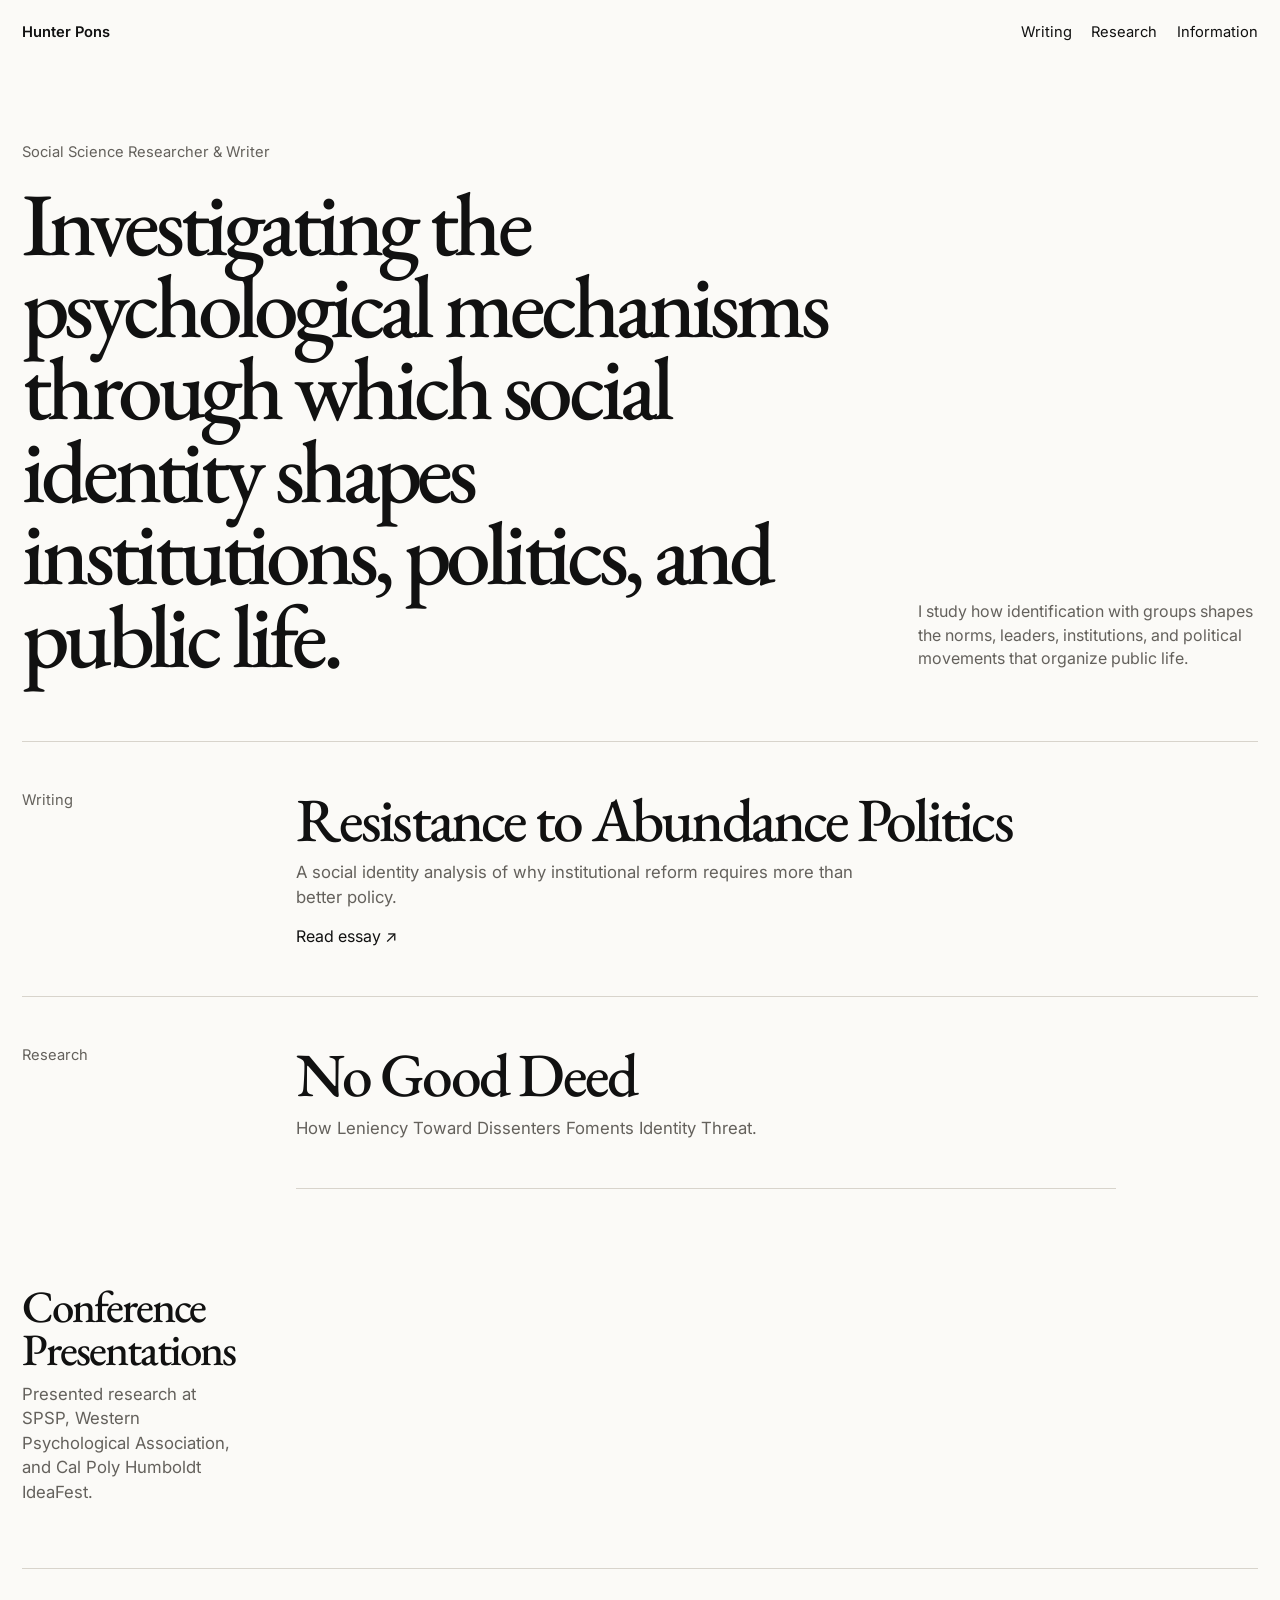
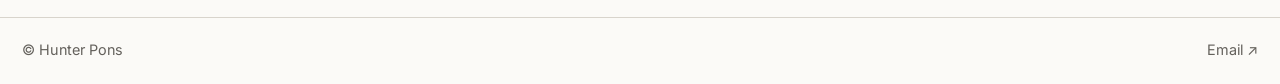
==== index.html @ 3f27ffba "Update update." ====
<!DOCTYPE html>
<html lang="en">
<head>
  <meta charset="UTF-8" />
  <meta name="viewport" content="width=device-width, initial-scale=1.0" />
  <title>Hunter Pons</title>
  <link rel="stylesheet" href="style.css" />
</head>

<body>
  <header class="topbar">
    <a class="name" href="index.html">Hunter Pons</a>
    <nav>
      <a href="#writing">Writing</a>
      <a href="#research">Research</a>
      <a href="information.html">Information</a>
    </nav>
  </header>
 
  <main>
    <section class="hero">
      <div>
        <p class="kicker">Social Science Researcher & Writer</p>
<h1>Investigating the psychological mechanisms through which social identity shapes institutions, politics, and public life.</h1>      </div>

   <p class="hero-note">
  I study how identification with groups shapes the norms, leaders, institutions, and political movements that organize public life.
</p>
    </section>

    <section id="writing" class="section">
      <p class="section-label">Writing</p>

      <article class="feature">
        <h2>Resistance to Abundance Politics</h2>
        <p>
          A social identity analysis of why institutional reform requires more than better policy.
        </p>
        <a href="#" target="_blank">Read essay ↗</a>
      </article>
    </section>

    <section id="research" class="section">
      <p class="section-label">Research</p>

      <article class="feature">
        <h2>No Good Deed</h2>
        <p>
          How Leniency Toward Dissenters 
          Foments Identity Threat.
        </p>
      </article>

      <article class="feature small">
        <h2>Conference Presentations</h2>
        <p>
          Presented research at SPSP, Western Psychological Association, and Cal Poly Humboldt IdeaFest.
        </p>
      </article>
    </section>
  </main>

  <footer>
    <p>© Hunter Pons</p>
    <a href="mailto:pons.s.hunter@gmail.com?subject=Hunter%20Pons">Email ↗</a>
  </footer>
</body>
</html>
---- style.css ----
@import url('https://fonts.googleapis.com/css2?family=EB+Garamond:wght@400;500&family=Inter:wght@400;500;600&display=swap');

:root {
  --bg: #fbfaf7;
  --text: #111111;
  --muted: #64615c;
  --line: #d8d4cc;
}

* {
  box-sizing: border-box;
}

html {
  scroll-behavior: smooth;
}

body {
  margin: 0;
  background: var(--bg);
  color: var(--text);
  font-family: "Inter", Arial, sans-serif;
  line-height: 1.45;
}

a {
  color: inherit;
  text-decoration: none;
}

a:hover {
  text-decoration: underline;
}

.topbar {
  display: flex;
  justify-content: space-between;
  align-items: flex-start;
  gap: 2rem;
  padding: 1.4rem;
  font-size: 0.92rem;
}

.name {
  font-weight: 600;
}

nav {
  display: flex;
  gap: 1.2rem;
  flex-wrap: wrap;
  justify-content: flex-end;
}

main {
  padding: 4rem 1.4rem 3rem;
}

.hero {
  min-height: 68vh;
  display: grid;
  grid-template-columns: minmax(0, 1fr) 340px;
  gap: 5rem;
  align-items: end;
  border-bottom: 1px solid var(--line);
  padding-bottom: 4rem;
}

.kicker,
.section-label {
  margin: 0 0 1.2rem;
  color: var(--muted);
  font-size: 0.92rem;
}

h1 {
  max-width: 980px;
  margin: 0;
  font-family: "EB Garamond", Georgia, serif;
  font-size: clamp(3rem, 7vw, 7.5rem);
  line-height: 0.92;
  letter-spacing: -0.055em;
  font-weight: 500;
}

.hero-note {
  margin: 0 0 0.45rem;
  max-width: 340px;
  color: var(--muted);
  font-size: 1rem;
}

.section {
  display: grid;
  grid-template-columns: 210px minmax(0, 1fr);
  gap: 4rem;
  padding: 3rem 0;
  border-bottom: 1px solid var(--line);
}

.feature {
  max-width: 820px;
  padding-bottom: 2rem;
  margin-bottom: 2rem;
  border-bottom: 1px solid var(--line);
}

.feature:last-child {
  border-bottom: none;
  margin-bottom: 0;
  padding-bottom: 0;
}

.feature h2 {
  margin: 0 0 0.75rem;
  font-family: "EB Garamond", Georgia, serif;
  font-size: clamp(2.2rem, 4.8vw, 5rem);
  line-height: 0.95;
  letter-spacing: -0.045em;
  font-weight: 500;
}

.feature.small h2 {
  font-size: clamp(1.8rem, 3.5vw, 3.5rem);
}

.feature p {
  max-width: 560px;
  margin: 0 0 1rem;
  color: var(--muted);
  font-size: 1.05rem;
}

.info-page {
  max-width: 980px;
  padding-bottom: 5rem;
}

.info-page h1 {
  max-width: 900px;
  font-size: clamp(2.7rem, 5.8vw, 6rem);
  margin-bottom: 2rem;
}

.info-summary {
  max-width: 680px;
  margin: 0 0 4rem;
  color: var(--muted);
  font-size: 1.1rem;
}

.info-list {
  max-width: 760px;
  border-top: 1px solid var(--line);
}

.info-list a {
  display: grid;
  grid-template-columns: 1fr auto;
  gap: 2rem;
  padding: 1.05rem 0;
  border-bottom: 1px solid var(--line);
  font-size: 1.05rem;
}

footer {
  border-top: 1px solid var(--line);
  padding: 1.4rem;
  display: flex;
  justify-content: space-between;
  color: var(--muted);
  font-size: 0.9rem;
}

footer p {
  margin: 0;
}

@media (max-width: 820px) {
  .topbar {
    flex-direction: column;
    gap: 0.8rem;
  }

  nav {
    justify-content: flex-start;
  }

  main {
    padding-top: 2.5rem;
  }

  .hero {
    min-height: auto;
    grid-template-columns: 1fr;
    gap: 2rem;
    align-items: start;
  }

  h1 {
    font-size: clamp(2.8rem, 12vw, 5rem);
  }

  .section {
    grid-template-columns: 1fr;
    gap: 1.2rem;
  }

  footer {
    flex-direction: column;
    gap: 0.8rem;
  }
}
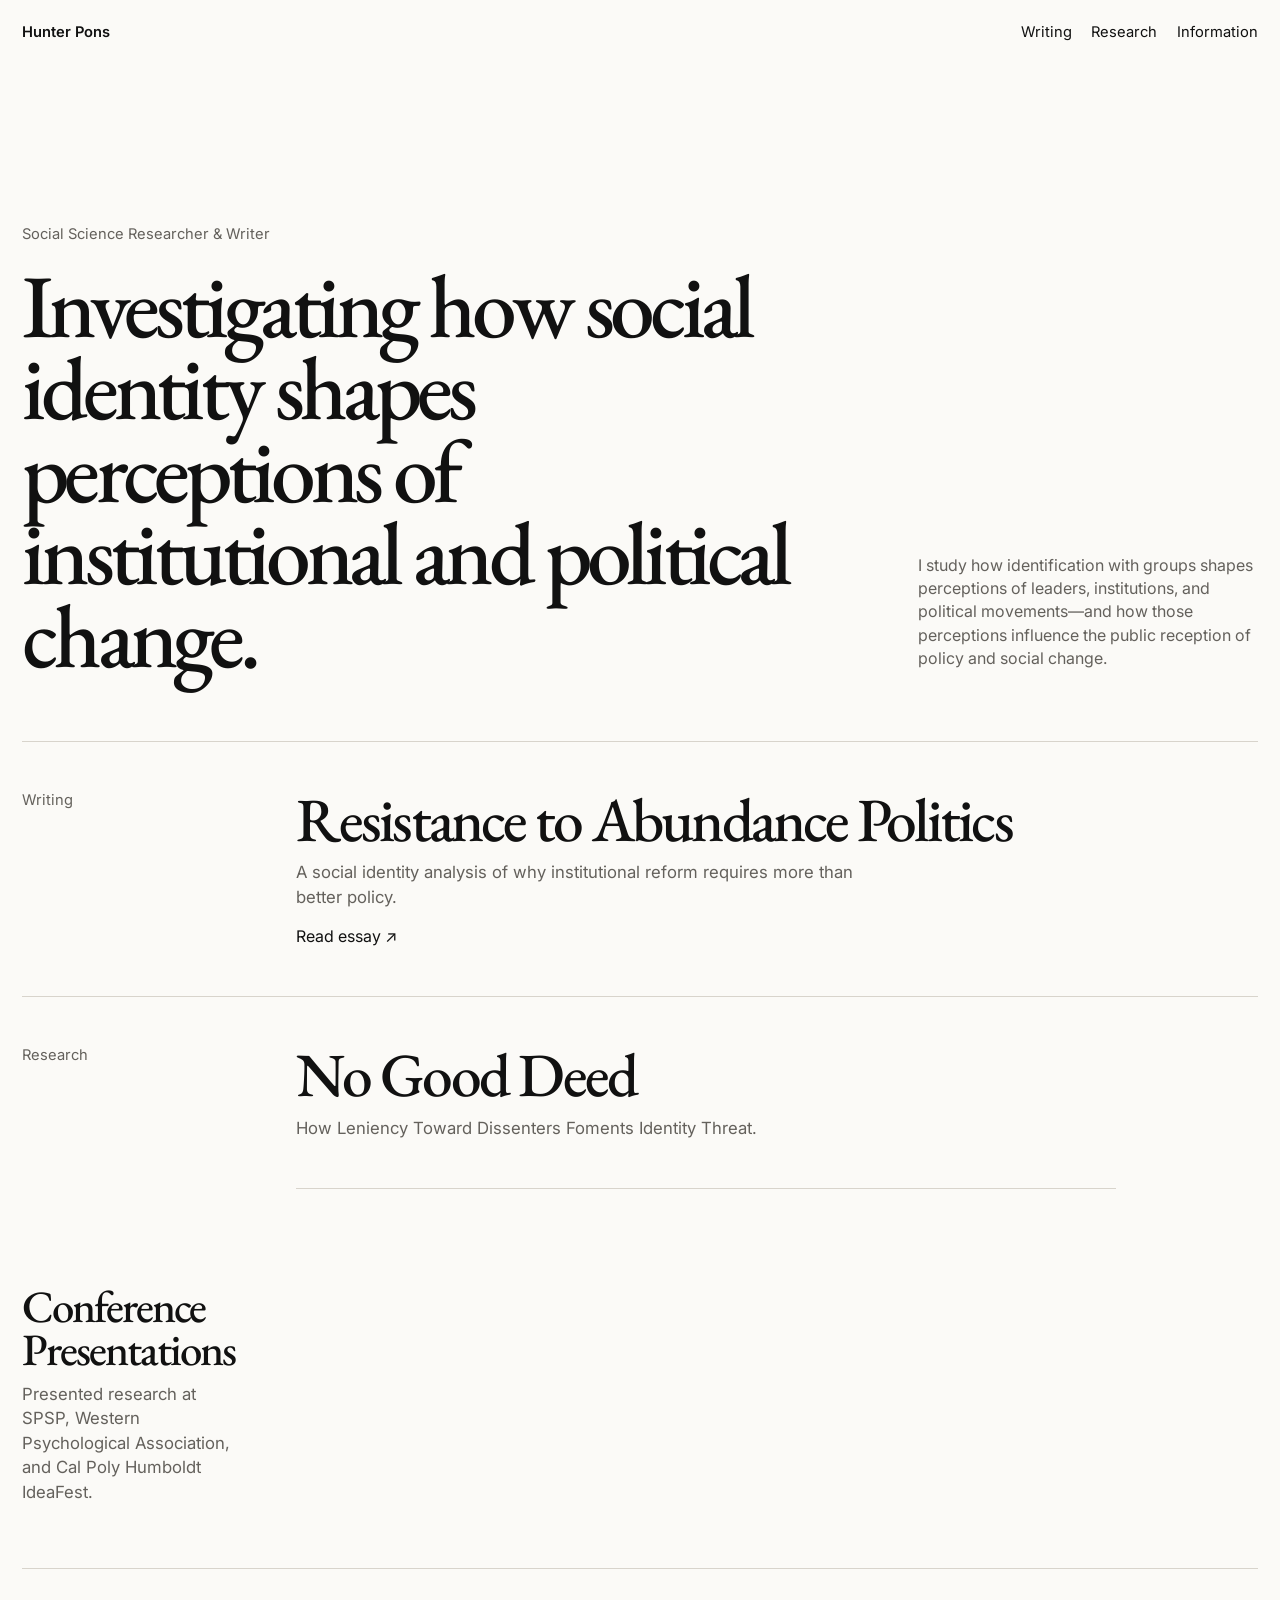
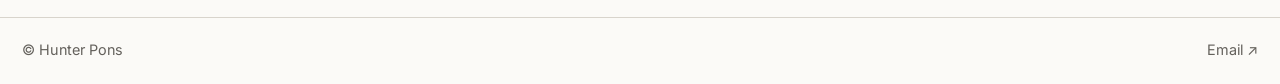
==== commit 2ca5cfb3: "Update" ====
--- a/index.html
+++ b/index.html
@@ -21,10 +21,10 @@
     <section class="hero">
       <div>
         <p class="kicker">Social Science Researcher & Writer</p>
-<h1>Investigating the psychological mechanisms through which social identity shapes institutions, politics, and public life.</h1>      </div>
+<h1>Investigating how social identity shapes perceptions of institutional and political change.</h1>      </div>
 
    <p class="hero-note">
-  I study how identification with groups shapes the norms, leaders, institutions, and political movements that organize public life.
+  I study how identification with groups shapes perceptions of leaders, institutions, and political movements—and how those perceptions influence the public reception of policy and social change.
 </p>
     </section>
 
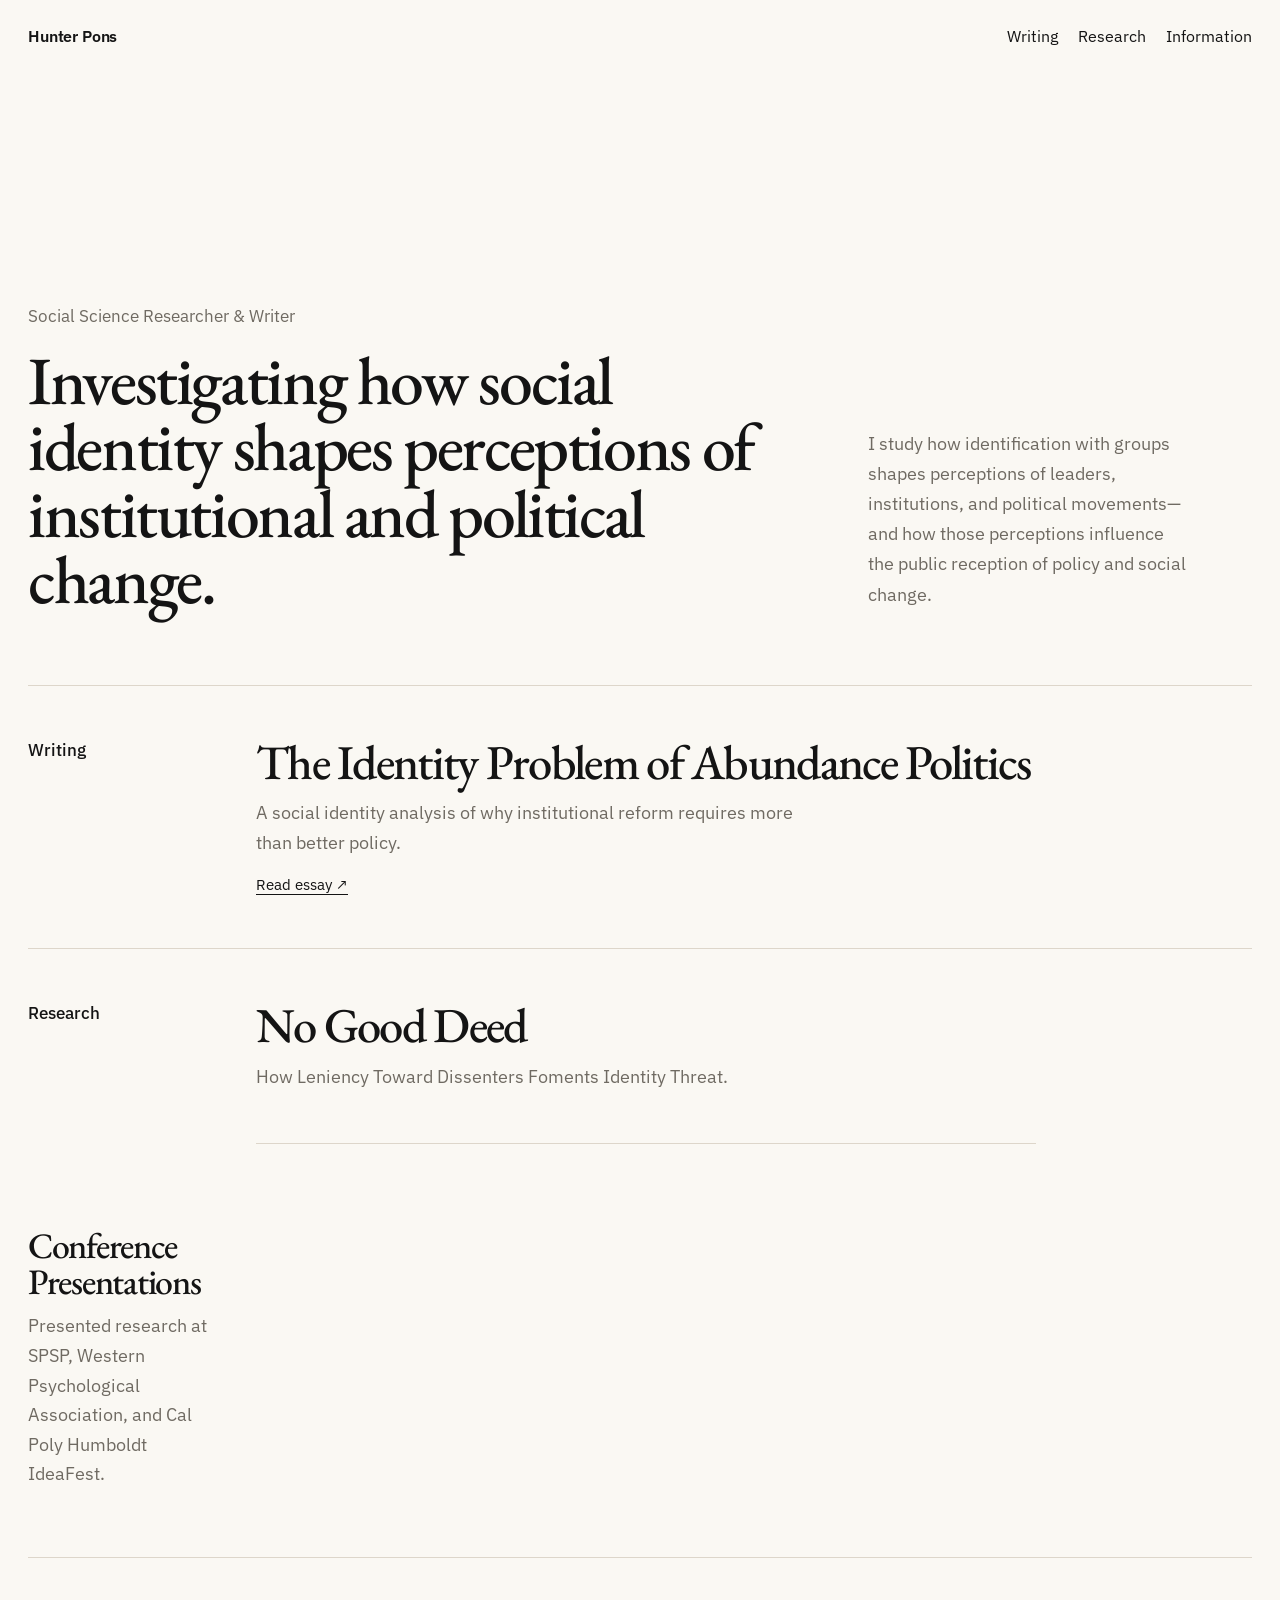
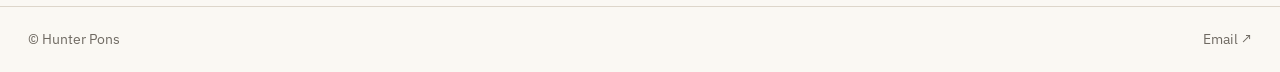
==== commit fee958e6: "u" ====
--- a/index.html
+++ b/index.html
@@ -32,11 +32,11 @@
       <p class="section-label">Writing</p>
 
       <article class="feature">
-        <h2>Resistance to Abundance Politics</h2>
+        <h2>The Identity Problem of Abundance Politics</h2>
         <p>
           A social identity analysis of why institutional reform requires more than better policy.
         </p>
-        <a href="#" target="_blank">Read essay ↗</a>
+        <a href="IdentityAbundance.html" target="_blank">Read essay ↗</a>
       </article>
     </section>
 
--- a/style.css
+++ b/style.css
@@ -1,10 +1,11 @@
-@import url('https://fonts.googleapis.com/css2?family=EB+Garamond:wght@400;500&family=Inter:wght@400;500;600&display=swap');
+@import url('https://fonts.googleapis.com/css2?family=EB+Garamond:wght@400;500&family=IBM+Plex+Sans:wght@400;500;600&display=swap');
 
 :root {
-  --bg: #fbfaf7;
-  --text: #111111;
-  --muted: #64615c;
-  --line: #d8d4cc;
+  --bg: #faf8f3;
+  --text: #141414;
+  --muted: #6f6a62;
+  --line: #ddd6ca;
+  --accent: #8a3f2d;
 }
 
 * {
@@ -19,7 +20,7 @@
   margin: 0;
   background: var(--bg);
   color: var(--text);
-  font-family: "Inter", Arial, sans-serif;
+  font-family: "IBM Plex Sans", Arial, sans-serif;
   line-height: 1.45;
 }
 
@@ -29,7 +30,7 @@
 }
 
 a:hover {
-  text-decoration: underline;
+  color: var(--accent);
 }
 
 .topbar {
@@ -37,71 +38,80 @@
   justify-content: space-between;
   align-items: flex-start;
   gap: 2rem;
-  padding: 1.4rem;
-  font-size: 0.92rem;
+  padding: 1.5rem 1.75rem;
+  font-size: 1.02rem;
 }
 
 .name {
   font-weight: 600;
+  letter-spacing: -0.01em;
 }
 
 nav {
   display: flex;
-  gap: 1.2rem;
+  gap: 1.25rem;
   flex-wrap: wrap;
   justify-content: flex-end;
 }
 
 main {
-  padding: 4rem 1.4rem 3rem;
+  padding: 3.5rem 1.75rem 3rem;
 }
 
 .hero {
-  min-height: 68vh;
+  min-height: 62vh;
   display: grid;
-  grid-template-columns: minmax(0, 1fr) 340px;
+  grid-template-columns: minmax(0, 760px) minmax(260px, 380px);
   gap: 5rem;
   align-items: end;
   border-bottom: 1px solid var(--line);
-  padding-bottom: 4rem;
+  padding-bottom: 4.5rem;
 }
 
 .kicker,
 .section-label {
-  margin: 0 0 1.2rem;
-  color: var(--muted);
-  font-size: 0.92rem;
+  margin: 0 0 1.15rem;
+  color: var(--muted);
+  font-size: 1.05rem;
+  letter-spacing: 0;
 }
 
 h1 {
-  max-width: 980px;
+  max-width: 760px;
   margin: 0;
   font-family: "EB Garamond", Georgia, serif;
-  font-size: clamp(3rem, 7vw, 7.5rem);
-  line-height: 0.92;
-  letter-spacing: -0.055em;
+  font-size: clamp(2.6rem, 5.3vw, 5.8rem);
+  line-height: 0.98;
+  letter-spacing: -0.035em;
   font-weight: 500;
 }
 
 .hero-note {
-  margin: 0 0 0.45rem;
-  max-width: 340px;
-  color: var(--muted);
-  font-size: 1rem;
+    max-width: 320px;
+    margin: 0 0 0.25rem;
+    padding-top: 2.5rem;
+    color: var(--muted);
+    font-size: 1.14rem;
+    line-height: 1.65;
 }
 
 .section {
   display: grid;
-  grid-template-columns: 210px minmax(0, 1fr);
-  gap: 4rem;
-  padding: 3rem 0;
-  border-bottom: 1px solid var(--line);
+  grid-template-columns: 180px minmax(0, 1fr);
+  gap: 3rem;
+  padding: 3.25rem 0;
+  border-bottom: 1px solid var(--line);
+}
+
+.section-label {
+  font-weight: 500;
+  color: var(--text);
 }
 
 .feature {
-  max-width: 820px;
-  padding-bottom: 2rem;
-  margin-bottom: 2rem;
+  max-width: 780px;
+  padding-bottom: 2.25rem;
+  margin-bottom: 2.25rem;
   border-bottom: 1px solid var(--line);
 }
 
@@ -112,46 +122,66 @@
 }
 
 .feature h2 {
-  margin: 0 0 0.75rem;
+  margin: 0 0 0.8rem;
   font-family: "EB Garamond", Georgia, serif;
-  font-size: clamp(2.2rem, 4.8vw, 5rem);
-  line-height: 0.95;
-  letter-spacing: -0.045em;
+  font-size: clamp(2rem, 3.8vw, 4.4rem);
+  line-height: 0.98;
+  letter-spacing: -0.035em;
   font-weight: 500;
 }
 
 .feature.small h2 {
-  font-size: clamp(1.8rem, 3.5vw, 3.5rem);
+  font-size: clamp(1.7rem, 2.8vw, 3rem);
 }
 
 .feature p {
   max-width: 560px;
   margin: 0 0 1rem;
   color: var(--muted);
-  font-size: 1.05rem;
+    font-size: 1.12rem;
+
+    line-height: 1.65;
+
+}
+
+.feature a {
+  font-size: 0.95rem;
+  border-bottom: 1px solid currentColor;
 }
 
 .info-page {
-  max-width: 980px;
+  max-width: 900px;
   padding-bottom: 5rem;
 }
 
 .info-page h1 {
-  max-width: 900px;
-  font-size: clamp(2.7rem, 5.8vw, 6rem);
+  max-width: 780px;
+  font-size: clamp(2.4rem, 4.6vw, 5.2rem);
   margin-bottom: 2rem;
 }
 
 .info-summary {
+
   max-width: 680px;
-  margin: 0 0 4rem;
-  color: var(--muted);
-  font-size: 1.1rem;
+
+  margin: 0;
+
+  color: var(--muted);
+
+    font-size: 1.14rem;
+    line-height: 1.72;
+}
+
+.info-summary + .info-summary {
+
+  margin-top: 0.85rem;
+
 }
 
 .info-list {
-  max-width: 760px;
+  max-width: 720px;
   border-top: 1px solid var(--line);
+  margin-top: 3rem;
 }
 
 .info-list a {
@@ -160,16 +190,16 @@
   gap: 2rem;
   padding: 1.05rem 0;
   border-bottom: 1px solid var(--line);
-  font-size: 1.05rem;
+   font-size: 1.12rem;
 }
 
 footer {
   border-top: 1px solid var(--line);
-  padding: 1.4rem;
+  padding: 1.4rem 1.75rem;
   display: flex;
   justify-content: space-between;
   color: var(--muted);
-  font-size: 0.9rem;
+  font-size: 0.88rem;
 }
 
 footer p {
@@ -187,7 +217,7 @@
   }
 
   main {
-    padding-top: 2.5rem;
+    padding: 2.5rem 1.25rem 3rem;
   }
 
   .hero {
@@ -195,19 +225,97 @@
     grid-template-columns: 1fr;
     gap: 2rem;
     align-items: start;
+    padding-bottom: 3rem;
   }
 
-  h1 {
-    font-size: clamp(2.8rem, 12vw, 5rem);
-  }
-
-  .section {
-    grid-template-columns: 1fr;
-    gap: 1.2rem;
-  }
-
-  footer {
-    flex-direction: column;
-    gap: 0.8rem;
-  }
+h1 {
+  max-width: 760px;
+  margin: 0;
+  font-family: "EB Garamond", Georgia, serif;
+  font-size: clamp(2.35rem, 4.7vw, 5.1rem);
+  line-height: 1.02;
+  letter-spacing: -0.025em;
+  font-weight: 500;
+}
+
+.section {
+  display: grid;
+  grid-template-columns: 180px minmax(0, 1fr);
+  gap: 4.5rem;
+  padding: 3.5rem 0;
+  border-bottom: 1px solid var(--line);
+}
+
+.info-list {
+  max-width: 720px;
+  border-top: 1px solid var(--line);
+  margin-top: 4.25rem;
+}
+
+.essay-page {
+  max-width: 980px;
+  margin: 0 auto;
+  padding: 4rem 1.75rem 5rem;
+}
+
+.essay {
+  max-width: 760px;
+}
+
+.essay-header {
+  margin-bottom: 4rem;
+}
+
+.essay-header h1 {
+  font-size: clamp(3rem, 6vw, 6.5rem);
+  line-height: 0.95;
+  margin-bottom: 1rem;
+}
+
+.essay-subtitle {
+  margin: 0;
+  color: var(--muted);
+  font-size: 1.35rem;
+}
+
+.essay-body p,
+.references p {
+  font-size: 1.08rem;
+  line-height: 1.68;
+  margin: 0 0 1.4rem;
+}
+
+.essay-body h2 {
+  font-family: "IBM Plex Sans", Arial, sans-serif;
+  font-size: 1rem;
+  font-weight: 600;
+  margin: 3.5rem 0 0.4rem;
+  letter-spacing: 0;
+}
+
+.essay-body h3 {
+  font-family: "EB Garamond", Georgia, serif;
+  font-size: clamp(1.9rem, 3.5vw, 3.2rem);
+  line-height: 1.05;
+  letter-spacing: -0.035em;
+  font-weight: 500;
+  margin: 0 0 1.5rem;
+}
+
+.references {
+  border-top: 1px solid var(--line);
+  margin-top: 4rem;
+  padding-top: 2rem;
+}
+
+.references h2 {
+  font-family: "IBM Plex Sans", Arial, sans-serif;
+  font-size: 1rem;
+  margin-bottom: 1.5rem;
+}
+
+.references p {
+  font-size: 0.95rem;
+  line-height: 1.55;
+  color: var(--muted);
 }
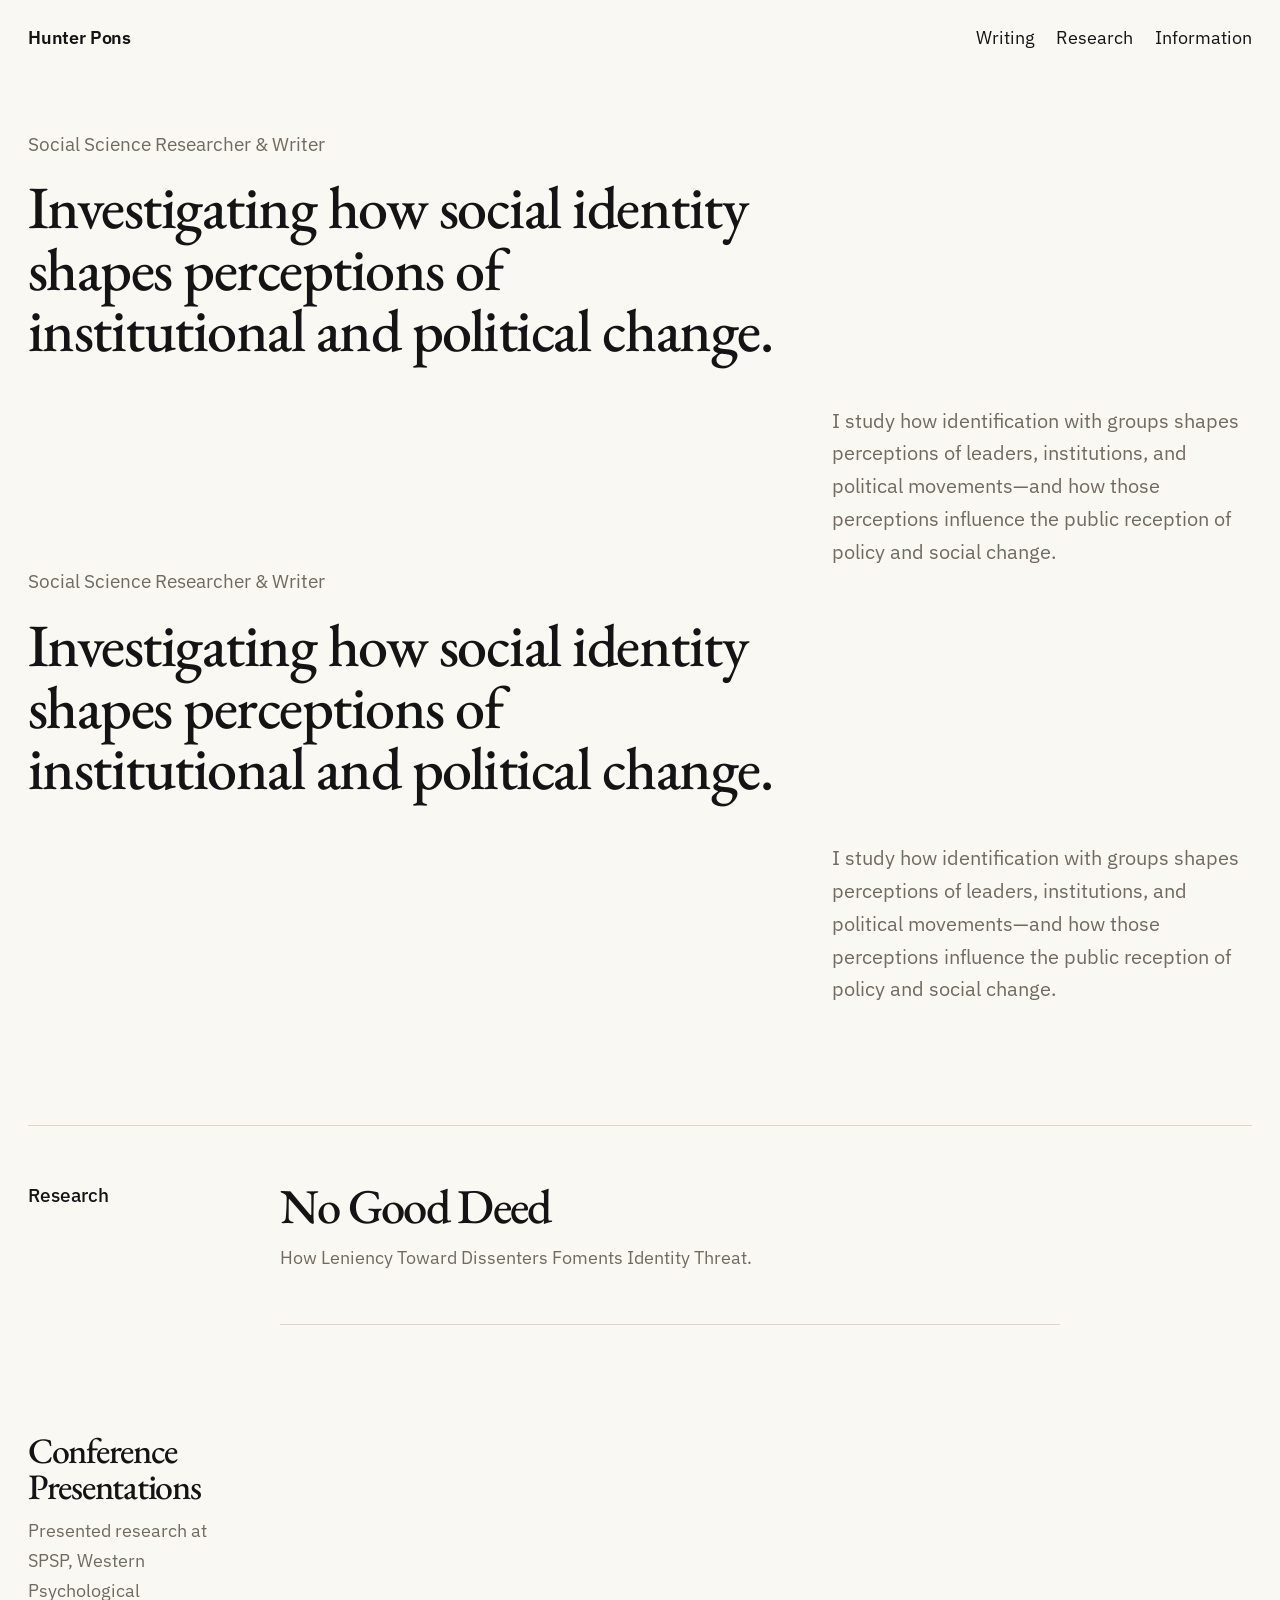
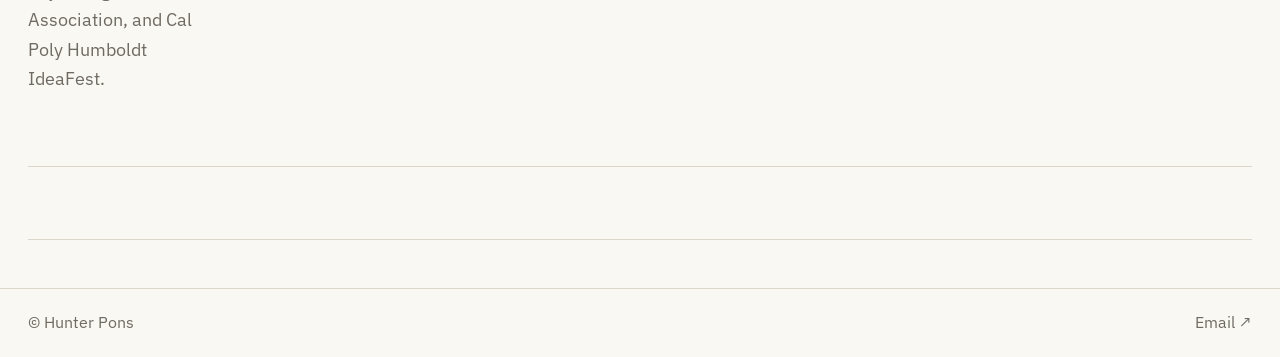
==== commit 8862069b: "u" ====
--- a/index.html
+++ b/index.html
@@ -26,19 +26,27 @@
    <p class="hero-note">
   I study how identification with groups shapes perceptions of leaders, institutions, and political movements—and how those perceptions influence the public reception of policy and social change.
 </p>
-    </section>
+    <section class="hero">
 
-    <section id="writing" class="section">
-      <p class="section-label">Writing</p>
+  <div class="hero-main">
+    <p class="kicker">Social Science Researcher & Writer</p>
 
-      <article class="feature">
-        <h2>The Identity Problem of Abundance Politics</h2>
-        <p>
-          A social identity analysis of why institutional reform requires more than better policy.
-        </p>
-        <a href="IdentityAbundance.html" target="_blank">Read essay ↗</a>
-      </article>
-    </section>
+    <h1>
+      Investigating how social identity shapes perceptions of
+      institutional and political change.
+    </h1>
+  </div>
+
+  <div class="hero-note">
+    <p>
+      I study how identification with groups shapes perceptions of
+      leaders, institutions, and political movements—and how those
+      perceptions influence the public reception of policy and social
+      change.
+    </p>
+  </div>
+
+</section>
 
     <section id="research" class="section">
       <p class="section-label">Research</p>
--- a/style.css
+++ b/style.css
@@ -17,6 +17,7 @@
 }
 
 body {
+  position: relative;
   margin: 0;
   background: var(--bg);
   color: var(--text);
@@ -39,7 +40,7 @@
   align-items: flex-start;
   gap: 2rem;
   padding: 1.5rem 1.75rem;
-  font-size: 1.02rem;
+  font-size: 1.15rem;
 }
 
 .name {
@@ -49,7 +50,7 @@
 
 nav {
   display: flex;
-  gap: 1.25rem;
+  gap: 1.35rem;
   flex-wrap: wrap;
   justify-content: flex-end;
 }
@@ -59,53 +60,72 @@
 }
 
 .hero {
+
   min-height: 62vh;
-  display: grid;
-  grid-template-columns: minmax(0, 760px) minmax(260px, 380px);
-  gap: 5rem;
-  align-items: end;
+
+  display: block;
+
   border-bottom: 1px solid var(--line);
+
   padding-bottom: 4.5rem;
+
+}
+
+.hero-main {
+
+  max-width: 760px;
+
 }
 
 .kicker,
 .section-label {
   margin: 0 0 1.15rem;
   color: var(--muted);
-  font-size: 1.05rem;
+  font-size: 1.18rem;
   letter-spacing: 0;
+}
+
+.section-label {
+  color: var(--text);
+  font-weight: 500;
 }
 
 h1 {
   max-width: 760px;
   margin: 0;
   font-family: "EB Garamond", Georgia, serif;
-  font-size: clamp(2.6rem, 5.3vw, 5.8rem);
-  line-height: 0.98;
-  letter-spacing: -0.035em;
+  font-size: clamp(2.35rem, 4.7vw, 5.1rem);
+  line-height: 1.02;
+  letter-spacing: -0.025em;
   font-weight: 500;
 }
 
 .hero-note {
-    max-width: 320px;
-    margin: 0 0 0.25rem;
-    padding-top: 2.5rem;
-    color: var(--muted);
-    font-size: 1.14rem;
-    line-height: 1.65;
+
+  max-width: 420px;
+
+  margin: 2.75rem 0 0 auto;
+
+  color: var(--muted);
+
+  font-size: 1.22rem;
+
+  line-height: 1.68;
+
+}
+
+.hero-note p {
+
+  margin: 0;
+
 }
 
 .section {
   display: grid;
   grid-template-columns: 180px minmax(0, 1fr);
-  gap: 3rem;
-  padding: 3.25rem 0;
+  gap: 4.5rem;
+  padding: 3.5rem 0;
   border-bottom: 1px solid var(--line);
-}
-
-.section-label {
-  font-weight: 500;
-  color: var(--text);
 }
 
 .feature {
@@ -138,14 +158,12 @@
   max-width: 560px;
   margin: 0 0 1rem;
   color: var(--muted);
-    font-size: 1.12rem;
-
-    line-height: 1.65;
-
+  font-size: 1.12rem;
+  line-height: 1.65;
 }
 
 .feature a {
-  font-size: 0.95rem;
+  font-size: 1.15rem;
   border-bottom: 1px solid currentColor;
 }
 
@@ -161,27 +179,30 @@
 }
 
 .info-summary {
-
   max-width: 680px;
-
-  margin: 0;
-
-  color: var(--muted);
-
-    font-size: 1.14rem;
-    line-height: 1.72;
+  margin: 0;
+  color: var(--muted);
+  font-size: 1.15rem;
+  line-height: 1.7;
 }
 
 .info-summary + .info-summary {
-
   margin-top: 0.85rem;
-
+}
+
+.info-page h2 {
+  margin: 3.5rem 0 1rem;
+  font-family: "EB Garamond", Georgia, serif;
+  font-size: clamp(2rem, 3vw, 3.4rem);
+  line-height: 1;
+  letter-spacing: -0.035em;
+  font-weight: 500;
 }
 
 .info-list {
   max-width: 720px;
   border-top: 1px solid var(--line);
-  margin-top: 3rem;
+  margin-top: 4.25rem;
 }
 
 .info-list a {
@@ -190,7 +211,75 @@
   gap: 2rem;
   padding: 1.05rem 0;
   border-bottom: 1px solid var(--line);
-   font-size: 1.12rem;
+  font-size: 1.12rem;
+}
+
+.essay-page {
+  max-width: 980px;
+  margin: 0 auto;
+  padding: 4rem 1.75rem 5rem;
+}
+
+.essay {
+  max-width: 760px;
+}
+
+.essay-header {
+  margin-bottom: 4rem;
+}
+
+.essay-header h1 {
+  font-size: clamp(3rem, 6vw, 6.5rem);
+  line-height: 0.95;
+  margin-bottom: 1rem;
+}
+
+.essay-subtitle {
+  margin: 0;
+  color: var(--muted);
+  font-size: 1.35rem;
+}
+
+.essay-body p,
+.references p {
+  font-size: 1.08rem;
+  line-height: 1.68;
+  margin: 0 0 1.4rem;
+}
+
+.essay-body h2 {
+  font-family: "IBM Plex Sans", Arial, sans-serif;
+  font-size: 1.05rem;
+  font-weight: 600;
+  margin: 3.5rem 0 0.4rem;
+  letter-spacing: 0;
+}
+
+.essay-body h3 {
+  font-family: "EB Garamond", Georgia, serif;
+  font-size: clamp(1.9rem, 3.5vw, 3.2rem);
+  line-height: 1.05;
+  letter-spacing: -0.035em;
+  font-weight: 500;
+  margin: 0 0 1.5rem;
+}
+
+.references {
+  border-top: 1px solid var(--line);
+  margin-top: 4rem;
+  padding-top: 2rem;
+}
+
+.references h2 {
+  font-family: "IBM Plex Sans", Arial, sans-serif;
+  font-size: 1.05rem;
+  margin-bottom: 1.5rem;
+}
+
+.references p {
+  font-size: 0.98rem;
+  line-height: 1.6;
+  color: var(--muted);
 }
 
 footer {
@@ -199,7 +288,7 @@
   display: flex;
   justify-content: space-between;
   color: var(--muted);
-  font-size: 0.88rem;
+  font-size: 1rem;
 }
 
 footer p {
@@ -220,102 +309,28 @@
     padding: 2.5rem 1.25rem 3rem;
   }
 
-  .hero {
-    min-height: auto;
+.hero {
+  min-height: auto;
+  padding-bottom: 3rem;
+}
+
+.hero-note {
+  max-width: 100%;
+  margin: 2rem 0 0;
+}
+
+  h1 {
+    font-size: clamp(2.5rem, 10vw, 4.5rem);
+  }
+
+  .section {
     grid-template-columns: 1fr;
-    gap: 2rem;
-    align-items: start;
-    padding-bottom: 3rem;
-  }
-
-h1 {
-  max-width: 760px;
-  margin: 0;
-  font-family: "EB Garamond", Georgia, serif;
-  font-size: clamp(2.35rem, 4.7vw, 5.1rem);
-  line-height: 1.02;
-  letter-spacing: -0.025em;
-  font-weight: 500;
-}
-
-.section {
-  display: grid;
-  grid-template-columns: 180px minmax(0, 1fr);
-  gap: 4.5rem;
-  padding: 3.5rem 0;
-  border-bottom: 1px solid var(--line);
-}
-
-.info-list {
-  max-width: 720px;
-  border-top: 1px solid var(--line);
-  margin-top: 4.25rem;
-}
-
-.essay-page {
-  max-width: 980px;
-  margin: 0 auto;
-  padding: 4rem 1.75rem 5rem;
-}
-
-.essay {
-  max-width: 760px;
-}
-
-.essay-header {
-  margin-bottom: 4rem;
-}
-
-.essay-header h1 {
-  font-size: clamp(3rem, 6vw, 6.5rem);
-  line-height: 0.95;
-  margin-bottom: 1rem;
-}
-
-.essay-subtitle {
-  margin: 0;
-  color: var(--muted);
-  font-size: 1.35rem;
-}
-
-.essay-body p,
-.references p {
-  font-size: 1.08rem;
-  line-height: 1.68;
-  margin: 0 0 1.4rem;
-}
-
-.essay-body h2 {
-  font-family: "IBM Plex Sans", Arial, sans-serif;
-  font-size: 1rem;
-  font-weight: 600;
-  margin: 3.5rem 0 0.4rem;
-  letter-spacing: 0;
-}
-
-.essay-body h3 {
-  font-family: "EB Garamond", Georgia, serif;
-  font-size: clamp(1.9rem, 3.5vw, 3.2rem);
-  line-height: 1.05;
-  letter-spacing: -0.035em;
-  font-weight: 500;
-  margin: 0 0 1.5rem;
-}
-
-.references {
-  border-top: 1px solid var(--line);
-  margin-top: 4rem;
-  padding-top: 2rem;
-}
-
-.references h2 {
-  font-family: "IBM Plex Sans", Arial, sans-serif;
-  font-size: 1rem;
-  margin-bottom: 1.5rem;
-}
-
-.references p {
-  font-size: 0.95rem;
-  line-height: 1.55;
-  color: var(--muted);
+    gap: 1.2rem;
+    padding: 2.5rem 0;
+  }
+
+  footer {
+    flex-direction: column;
+    gap: 0.8rem;
+  }
 }
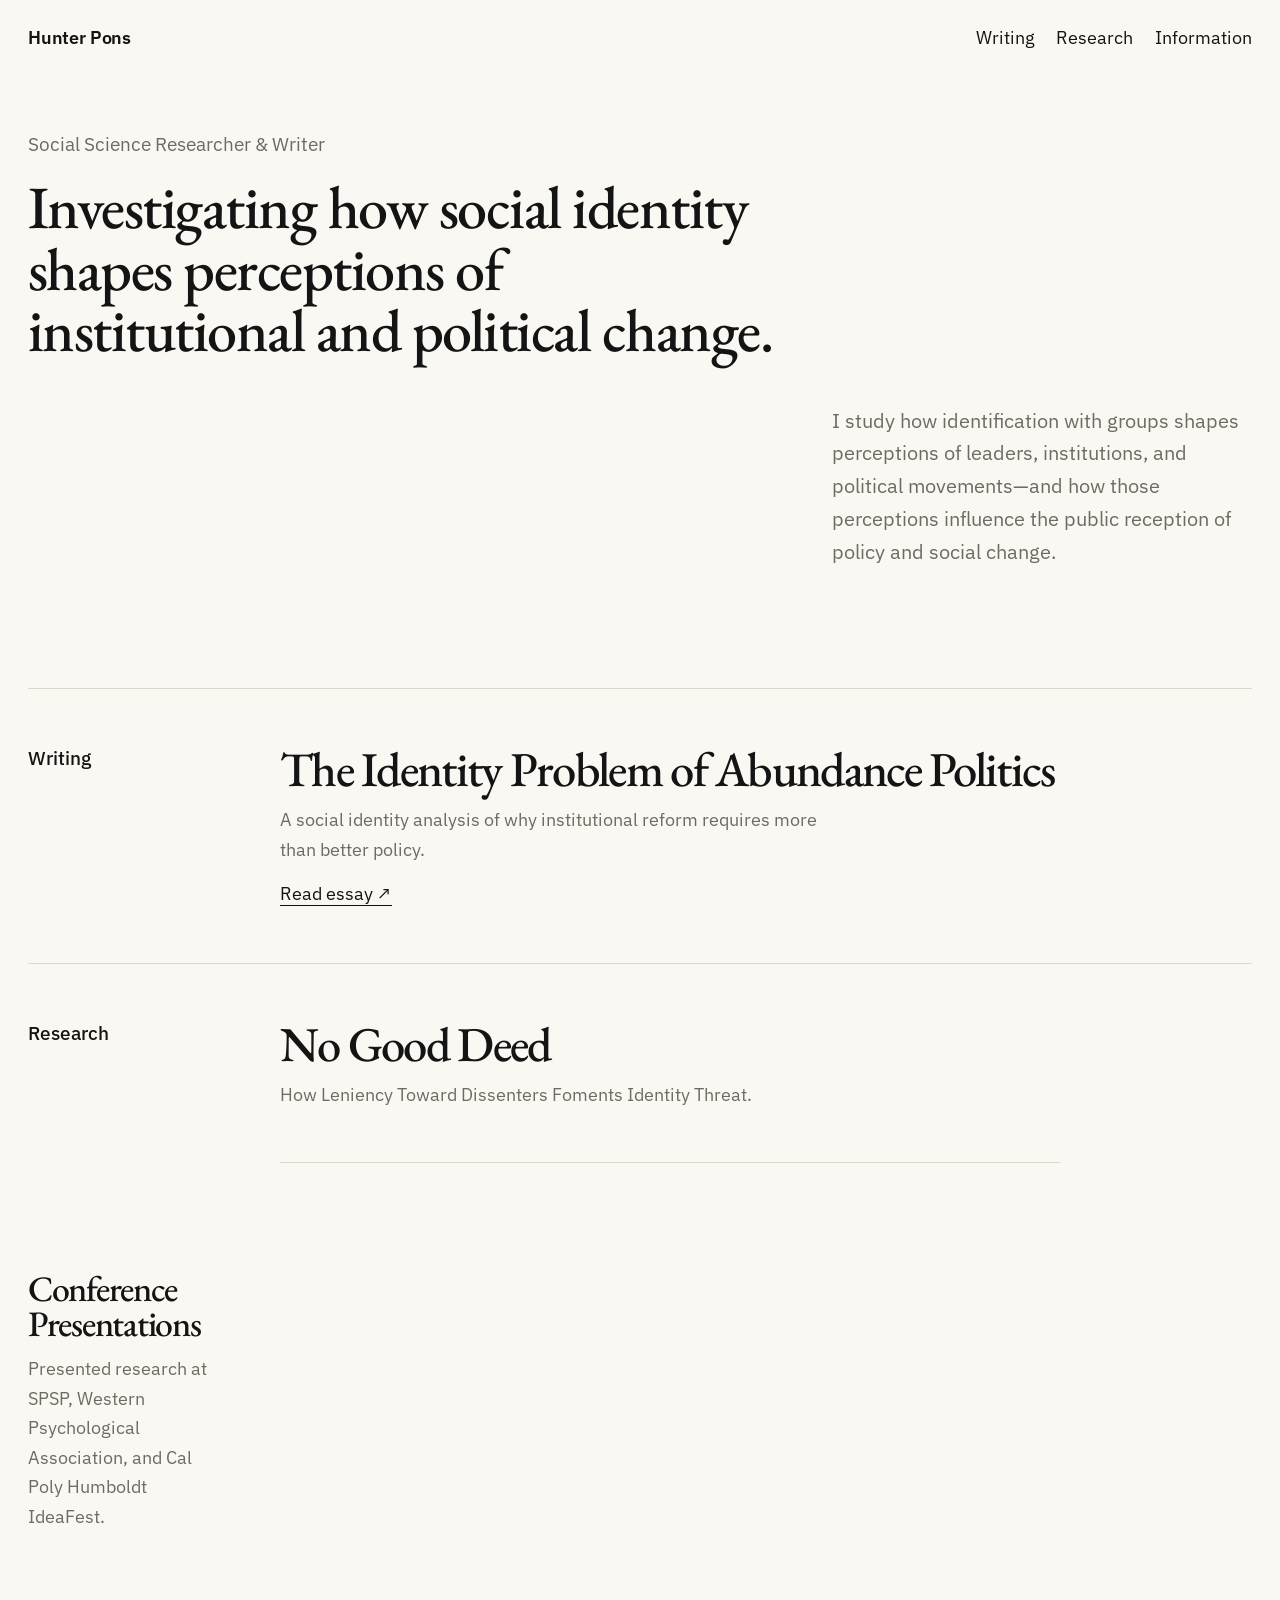
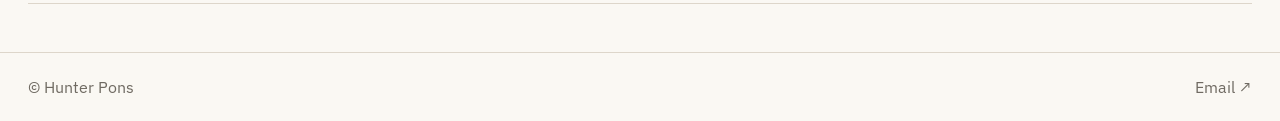
==== commit 6508fa4a: "Update index.html" ====
--- a/index.html
+++ b/index.html
@@ -16,37 +16,39 @@
       <a href="information.html">Information</a>
     </nav>
   </header>
- 
+
   <main>
     <section class="hero">
-      <div>
+      <div class="hero-main">
         <p class="kicker">Social Science Researcher & Writer</p>
-<h1>Investigating how social identity shapes perceptions of institutional and political change.</h1>      </div>
 
-   <p class="hero-note">
-  I study how identification with groups shapes perceptions of leaders, institutions, and political movements—and how those perceptions influence the public reception of policy and social change.
-</p>
-    <section class="hero">
+        <h1>
+          Investigating how social identity shapes perceptions of
+          institutional and political change.
+        </h1>
+      </div>
 
-  <div class="hero-main">
-    <p class="kicker">Social Science Researcher & Writer</p>
+      <div class="hero-note">
+        <p>
+          I study how identification with groups shapes perceptions of
+          leaders, institutions, and political movements—and how those
+          perceptions influence the public reception of policy and social
+          change.
+        </p>
+      </div>
+    </section>
 
-    <h1>
-      Investigating how social identity shapes perceptions of
-      institutional and political change.
-    </h1>
-  </div>
+    <section id="writing" class="section">
+      <p class="section-label">Writing</p>
 
-  <div class="hero-note">
-    <p>
-      I study how identification with groups shapes perceptions of
-      leaders, institutions, and political movements—and how those
-      perceptions influence the public reception of policy and social
-      change.
-    </p>
-  </div>
-
-</section>
+      <article class="feature">
+        <h2>The Identity Problem of Abundance Politics</h2>
+        <p>
+          A social identity analysis of why institutional reform requires more than better policy.
+        </p>
+        <a href="IdentityAbundance.html">Read essay ↗</a>
+      </article>
+    </section>
 
     <section id="research" class="section">
       <p class="section-label">Research</p>
@@ -54,8 +56,7 @@
       <article class="feature">
         <h2>No Good Deed</h2>
         <p>
-          How Leniency Toward Dissenters 
-          Foments Identity Threat.
+          How Leniency Toward Dissenters Foments Identity Threat.
         </p>
       </article>
 
@@ -73,4 +74,4 @@
     <a href="mailto:pons.s.hunter@gmail.com?subject=Hunter%20Pons">Email ↗</a>
   </footer>
 </body>
-</html>
+</html>
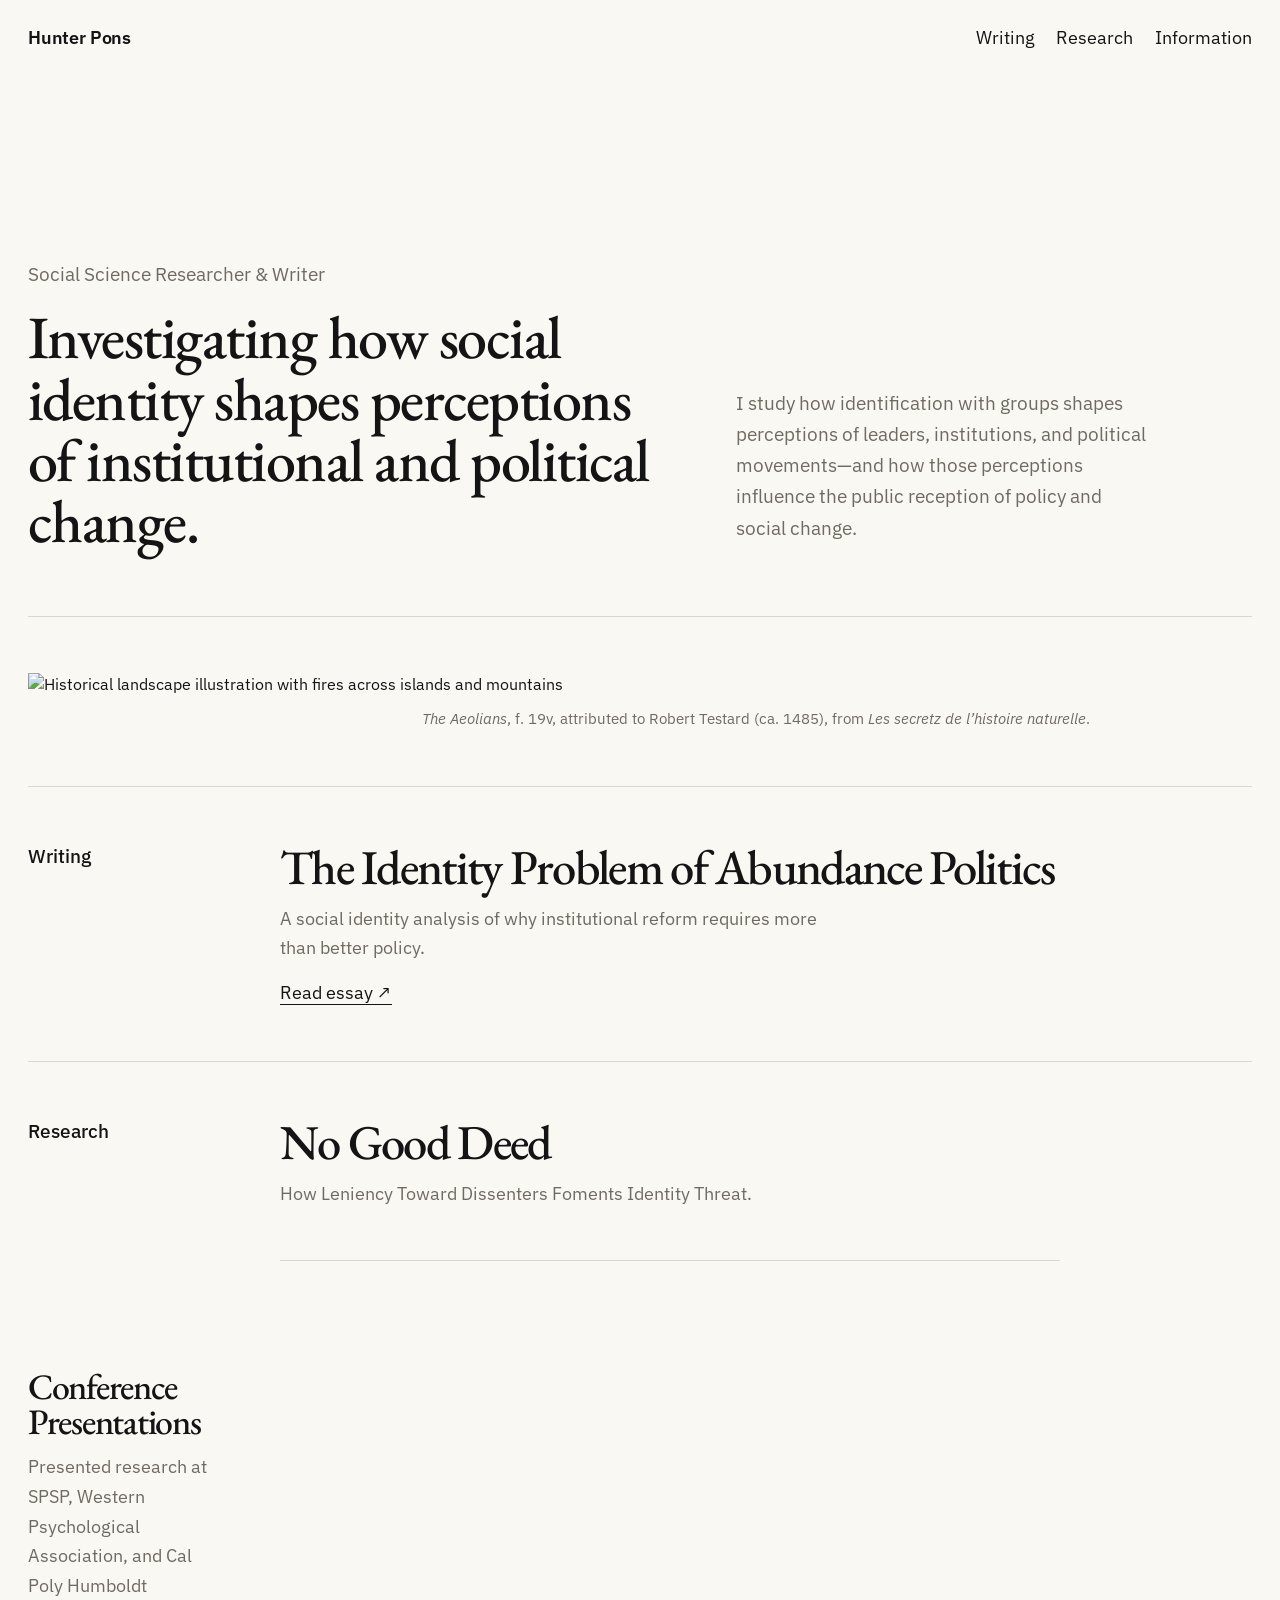
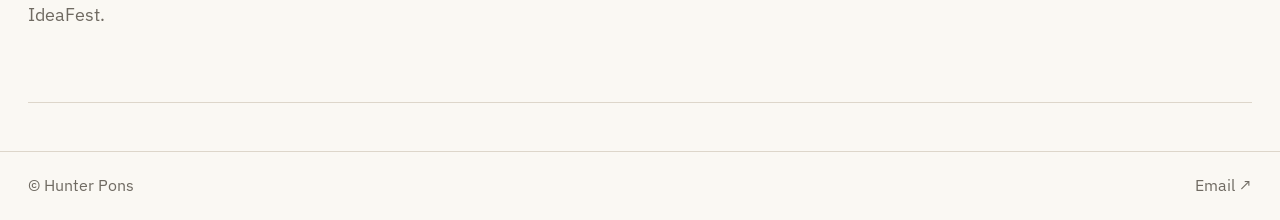
==== commit 4865e3ac: "u" ====
--- a/index.html
+++ b/index.html
@@ -38,6 +38,14 @@
       </div>
     </section>
 
+    <section class="image-band">
+      <img src="Aeolians.webp" alt="Historical landscape illustration with fires across islands and mountains" />
+      <p class="image-credit">
+        <em>The Aeolians</em>, f. 19v, attributed to Robert Testard (ca. 1485),
+        from <em>Les secretz de l’histoire naturelle</em>.
+      </p>
+    </section>
+
     <section id="writing" class="section">
       <p class="section-label">Writing</p>
 
--- a/style.css
+++ b/style.css
@@ -61,19 +61,25 @@
 
 .hero {
 
-  min-height: 62vh;
-
-  display: block;
-
-  border-bottom: 1px solid var(--line);
-
-  padding-bottom: 4.5rem;
+  min-height: 54vh;
+
+  display: grid;
+
+  grid-template-columns: minmax(0, 660px) minmax(300px, 430px);
+
+  column-gap: 3rem;
+
+  align-items: end;
+
+  border-bottom: 1px solid var(--line);
+
+  padding-bottom: 4rem;
 
 }
 
 .hero-main {
 
-  max-width: 760px;
+  max-width: 680px;
 
 }
 
@@ -91,7 +97,7 @@
 }
 
 h1 {
-  max-width: 760px;
+  max-width: 680px;
   margin: 0;
   font-family: "EB Garamond", Georgia, serif;
   font-size: clamp(2.35rem, 4.7vw, 5.1rem);
@@ -102,15 +108,15 @@
 
 .hero-note {
 
-  max-width: 420px;
-
-  margin: 2.75rem 0 0 auto;
-
-  color: var(--muted);
-
-  font-size: 1.22rem;
-
-  line-height: 1.68;
+  max-width: 410px;
+
+  color: var(--muted);
+
+  font-size: 1.18rem;
+
+  line-height: 1.65;
+
+  padding-bottom: 0.5rem;
 
 }
 
@@ -118,6 +124,27 @@
 
   margin: 0;
 
+}
+
+.image-band {
+  border-bottom: 1px solid var(--line);
+  padding: 3.5rem 0;
+}
+
+.image-band img {
+  display: block;
+  width: 100%;
+  max-height: 620px;
+  object-fit: cover;
+}
+
+.image-credit {
+  max-width: 900px;
+  margin: 0.85rem auto 0;
+  color: var(--muted);
+  font-size: 0.92rem;
+  line-height: 1.4;
+  text-align: right;
 }
 
 .section {
@@ -310,14 +337,23 @@
   }
 
 .hero {
+
   min-height: auto;
+
+  grid-template-columns: 1fr;
+
+  gap: 2rem;
+
   padding-bottom: 3rem;
+
 }
 
 .hero-note {
+
   max-width: 100%;
-  margin: 2rem 0 0;
-}
+
+}
+
 
   h1 {
     font-size: clamp(2.5rem, 10vw, 4.5rem);
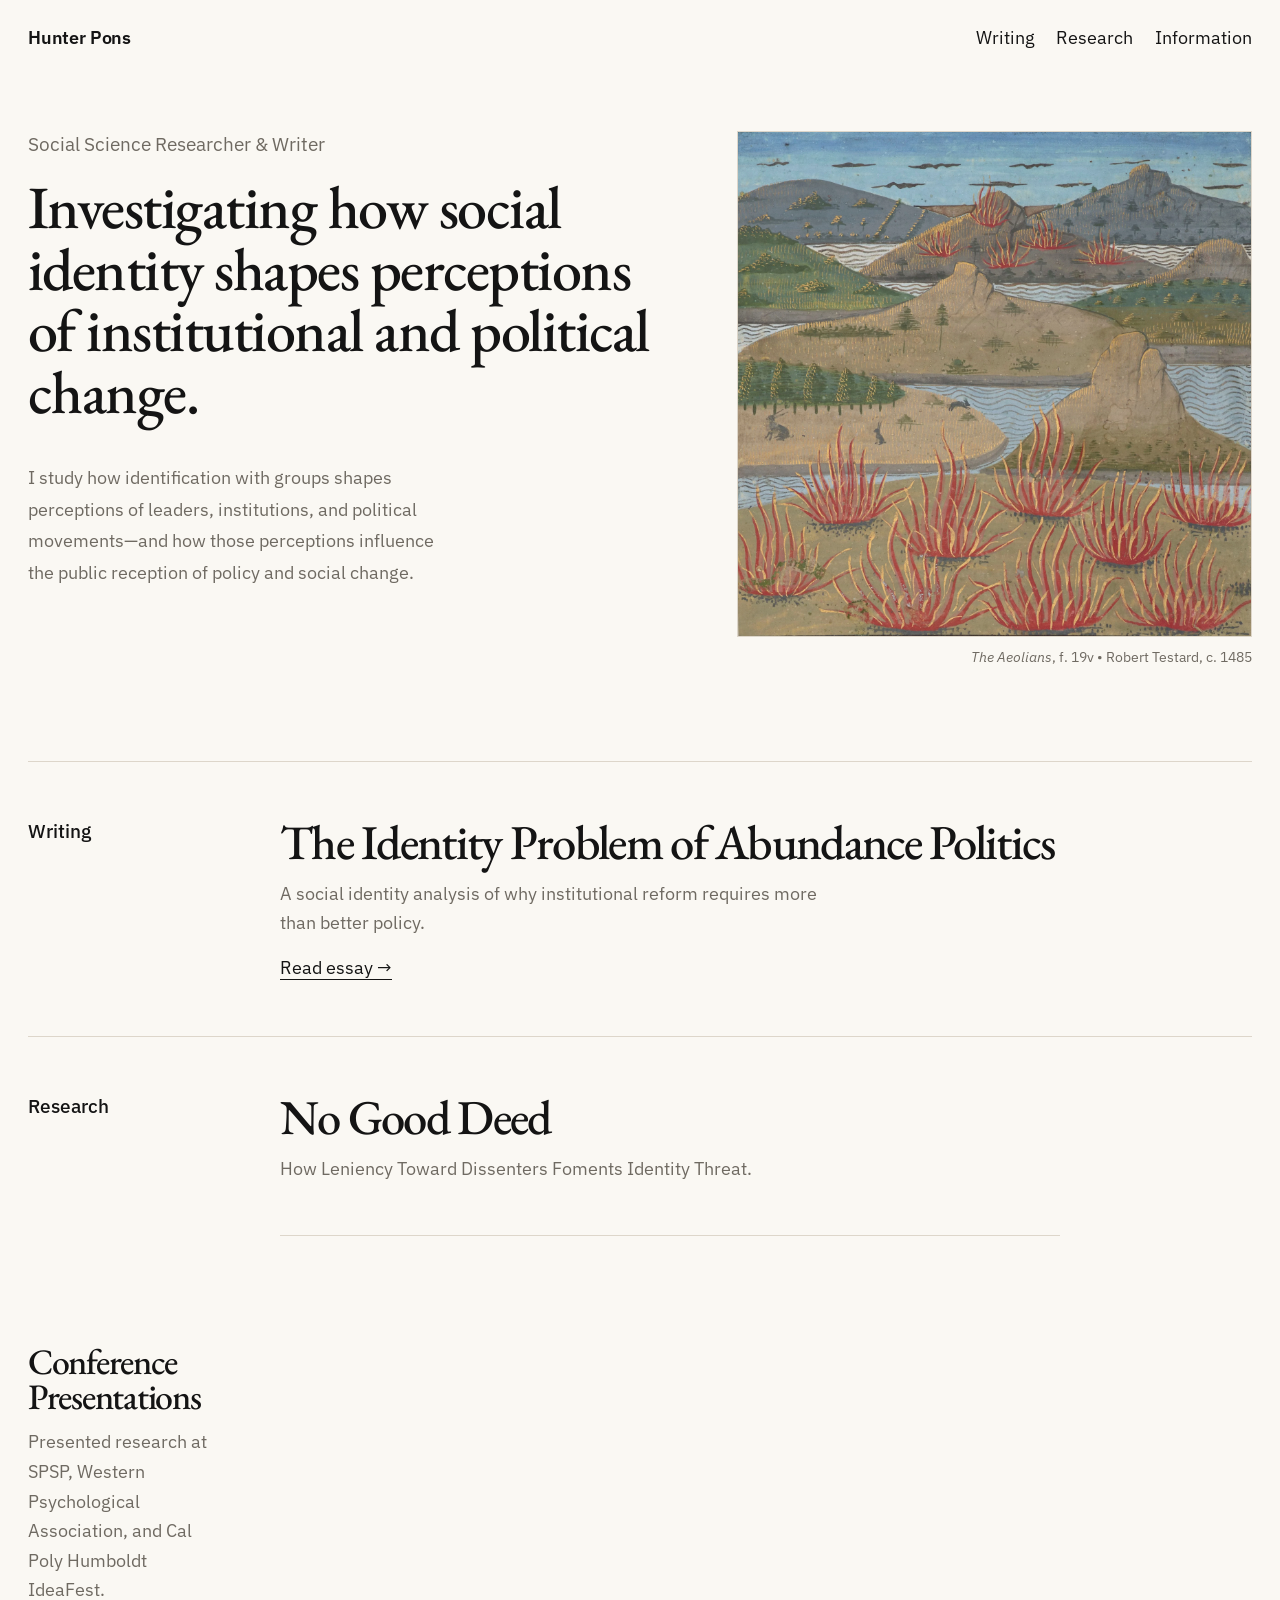
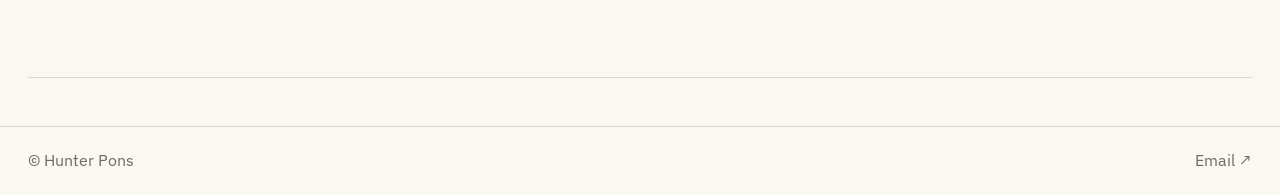
==== commit 3b016dbb: "u" ====
--- a/index.html
+++ b/index.html
@@ -1,85 +1,129 @@
 <!DOCTYPE html>
 <html lang="en">
 <head>
-  <meta charset="UTF-8" />
-  <meta name="viewport" content="width=device-width, initial-scale=1.0" />
+  <meta charset="UTF-8">
+  <meta name="viewport" content="width=device-width, initial-scale=1.0">
   <title>Hunter Pons</title>
-  <link rel="stylesheet" href="style.css" />
+  <link rel="stylesheet" href="style.css">
 </head>
 
 <body>
-  <header class="topbar">
-    <a class="name" href="index.html">Hunter Pons</a>
-    <nav>
-      <a href="#writing">Writing</a>
-      <a href="#research">Research</a>
-      <a href="information.html">Information</a>
-    </nav>
-  </header>
 
-  <main>
-    <section class="hero">
-      <div class="hero-main">
-        <p class="kicker">Social Science Researcher & Writer</p>
+<header class="topbar">
+  <a class="name" href="index.html">Hunter Pons</a>
 
-        <h1>
-          Investigating how social identity shapes perceptions of
-          institutional and political change.
-        </h1>
-      </div>
+  <nav>
+    <a href="#writing">Writing</a>
+    <a href="#research">Research</a>
+    <a href="information.html">Information</a>
+  </nav>
+</header>
 
-      <div class="hero-note">
-        <p>
-          I study how identification with groups shapes perceptions of
-          leaders, institutions, and political movements—and how those
-          perceptions influence the public reception of policy and social
-          change.
-        </p>
-      </div>
-    </section>
+<main>
 
-    <section class="image-band">
-      <img src="Aeolians.webp" alt="Historical landscape illustration with fires across islands and mountains" />
-      <p class="image-credit">
-        <em>The Aeolians</em>, f. 19v, attributed to Robert Testard (ca. 1485),
-        from <em>Les secretz de l’histoire naturelle</em>.
-      </p>
-    </section>
+<section class="hero">
 
-    <section id="writing" class="section">
-      <p class="section-label">Writing</p>
+<div class="hero-main">
 
-      <article class="feature">
-        <h2>The Identity Problem of Abundance Politics</h2>
-        <p>
-          A social identity analysis of why institutional reform requires more than better policy.
-        </p>
-        <a href="IdentityAbundance.html">Read essay ↗</a>
-      </article>
-    </section>
+<p class="kicker">
+Social Science Researcher & Writer
+</p>
 
-    <section id="research" class="section">
-      <p class="section-label">Research</p>
+<h1>
+Investigating how social identity shapes perceptions of institutional and political change.
+</h1>
 
-      <article class="feature">
-        <h2>No Good Deed</h2>
-        <p>
-          How Leniency Toward Dissenters Foments Identity Threat.
-        </p>
-      </article>
+<div class="hero-note">
+<p>
+I study how identification with groups shapes perceptions of leaders,
+institutions, and political movements—and how those perceptions influence
+the public reception of policy and social change.
+</p>
+</div>
 
-      <article class="feature small">
-        <h2>Conference Presentations</h2>
-        <p>
-          Presented research at SPSP, Western Psychological Association, and Cal Poly Humboldt IdeaFest.
-        </p>
-      </article>
-    </section>
-  </main>
+</div>
 
-  <footer>
-    <p>© Hunter Pons</p>
-    <a href="mailto:pons.s.hunter@gmail.com?subject=Hunter%20Pons">Email ↗</a>
-  </footer>
+<div class="hero-image">
+
+<img
+src="Aeolians.webp"
+alt="The Aeolians, attributed to Robert Testard (ca. 1485)"
+>
+
+<p class="image-credit">
+<em>The Aeolians</em>, f. 19v • Robert Testard, c. 1485
+</p>
+
+</div>
+
+</section>
+
+<section id="writing" class="section">
+
+<p class="section-label">Writing</p>
+
+<article class="feature">
+
+<h2>The Identity Problem of Abundance Politics</h2>
+
+<p>
+A social identity analysis of why institutional reform requires more than better policy.
+</p>
+
+<a href="IdentityAbundance.html">
+Read essay →
+</a>
+
+</article>
+
+</section>
+
+<section id="research" class="section">
+
+<p class="section-label">
+Research
+</p>
+
+<article class="feature">
+
+<h2>
+No Good Deed
+</h2>
+
+<p>
+How Leniency Toward Dissenters Foments Identity Threat.
+</p>
+
+</article>
+
+<article class="feature small">
+
+<h2>
+Conference Presentations
+</h2>
+
+<p>
+Presented research at SPSP, Western Psychological Association,
+and Cal Poly Humboldt IdeaFest.
+</p>
+
+</article>
+
+</section>
+
+</main>
+
+<footer>
+
+<p>
+© Hunter Pons
+</p>
+
+<a href="mailto:pons.s.hunter@gmail.com">
+Email ↗
+</a>
+
+</footer>
+
 </body>
 </html>
--- a/style.css
+++ b/style.css
@@ -17,7 +17,6 @@
 }
 
 body {
-  position: relative;
   margin: 0;
   background: var(--bg);
   color: var(--text);
@@ -60,27 +59,16 @@
 }
 
 .hero {
-
-  min-height: 54vh;
-
   display: grid;
-
-  grid-template-columns: minmax(0, 660px) minmax(300px, 430px);
-
-  column-gap: 3rem;
-
-  align-items: end;
-
+  grid-template-columns: 1.1fr 0.9fr;
+  gap: 5rem;
+  align-items: start;
   border-bottom: 1px solid var(--line);
-
-  padding-bottom: 4rem;
-
+  padding-bottom: 5rem;
 }
 
 .hero-main {
-
-  max-width: 680px;
-
+  max-width: 660px;
 }
 
 .kicker,
@@ -107,44 +95,35 @@
 }
 
 .hero-note {
-
-  max-width: 410px;
-
-  color: var(--muted);
-
-  font-size: 1.18rem;
-
-  line-height: 1.65;
-
-  padding-bottom: 0.5rem;
-
+  max-width: 420px;
+  margin-top: 2.5rem;
+  color: var(--muted);
+  font-size: 1.15rem;
+  line-height: 1.72;
 }
 
 .hero-note p {
-
-  margin: 0;
-
-}
-
-.image-band {
-  border-bottom: 1px solid var(--line);
-  padding: 3.5rem 0;
-}
-
-.image-band img {
-  display: block;
+  margin: 0;
+}
+
+.hero-image {
+  display: flex;
+  flex-direction: column;
+  justify-content: flex-start;
+}
+
+.hero-image img {
   width: 100%;
-  max-height: 620px;
   object-fit: cover;
+  border: 1px solid var(--line);
 }
 
 .image-credit {
-  max-width: 900px;
-  margin: 0.85rem auto 0;
-  color: var(--muted);
-  font-size: 0.92rem;
+  margin-top: 0.7rem;
+  font-size: 0.85rem;
+  color: var(--muted);
+  text-align: right;
   line-height: 1.4;
-  text-align: right;
 }
 
 .section {
@@ -336,24 +315,22 @@
     padding: 2.5rem 1.25rem 3rem;
   }
 
-.hero {
-
-  min-height: auto;
-
-  grid-template-columns: 1fr;
-
-  gap: 2rem;
-
-  padding-bottom: 3rem;
-
-}
-
-.hero-note {
-
-  max-width: 100%;
-
-}
-
+  .hero {
+    grid-template-columns: 1fr;
+    gap: 2.5rem;
+    min-height: auto;
+    padding-bottom: 3rem;
+  }
+
+  .hero-main,
+  .hero-note,
+  .hero-image {
+    max-width: 100%;
+  }
+
+  .hero-note {
+    margin-top: 1.5rem;
+  }
 
   h1 {
     font-size: clamp(2.5rem, 10vw, 4.5rem);
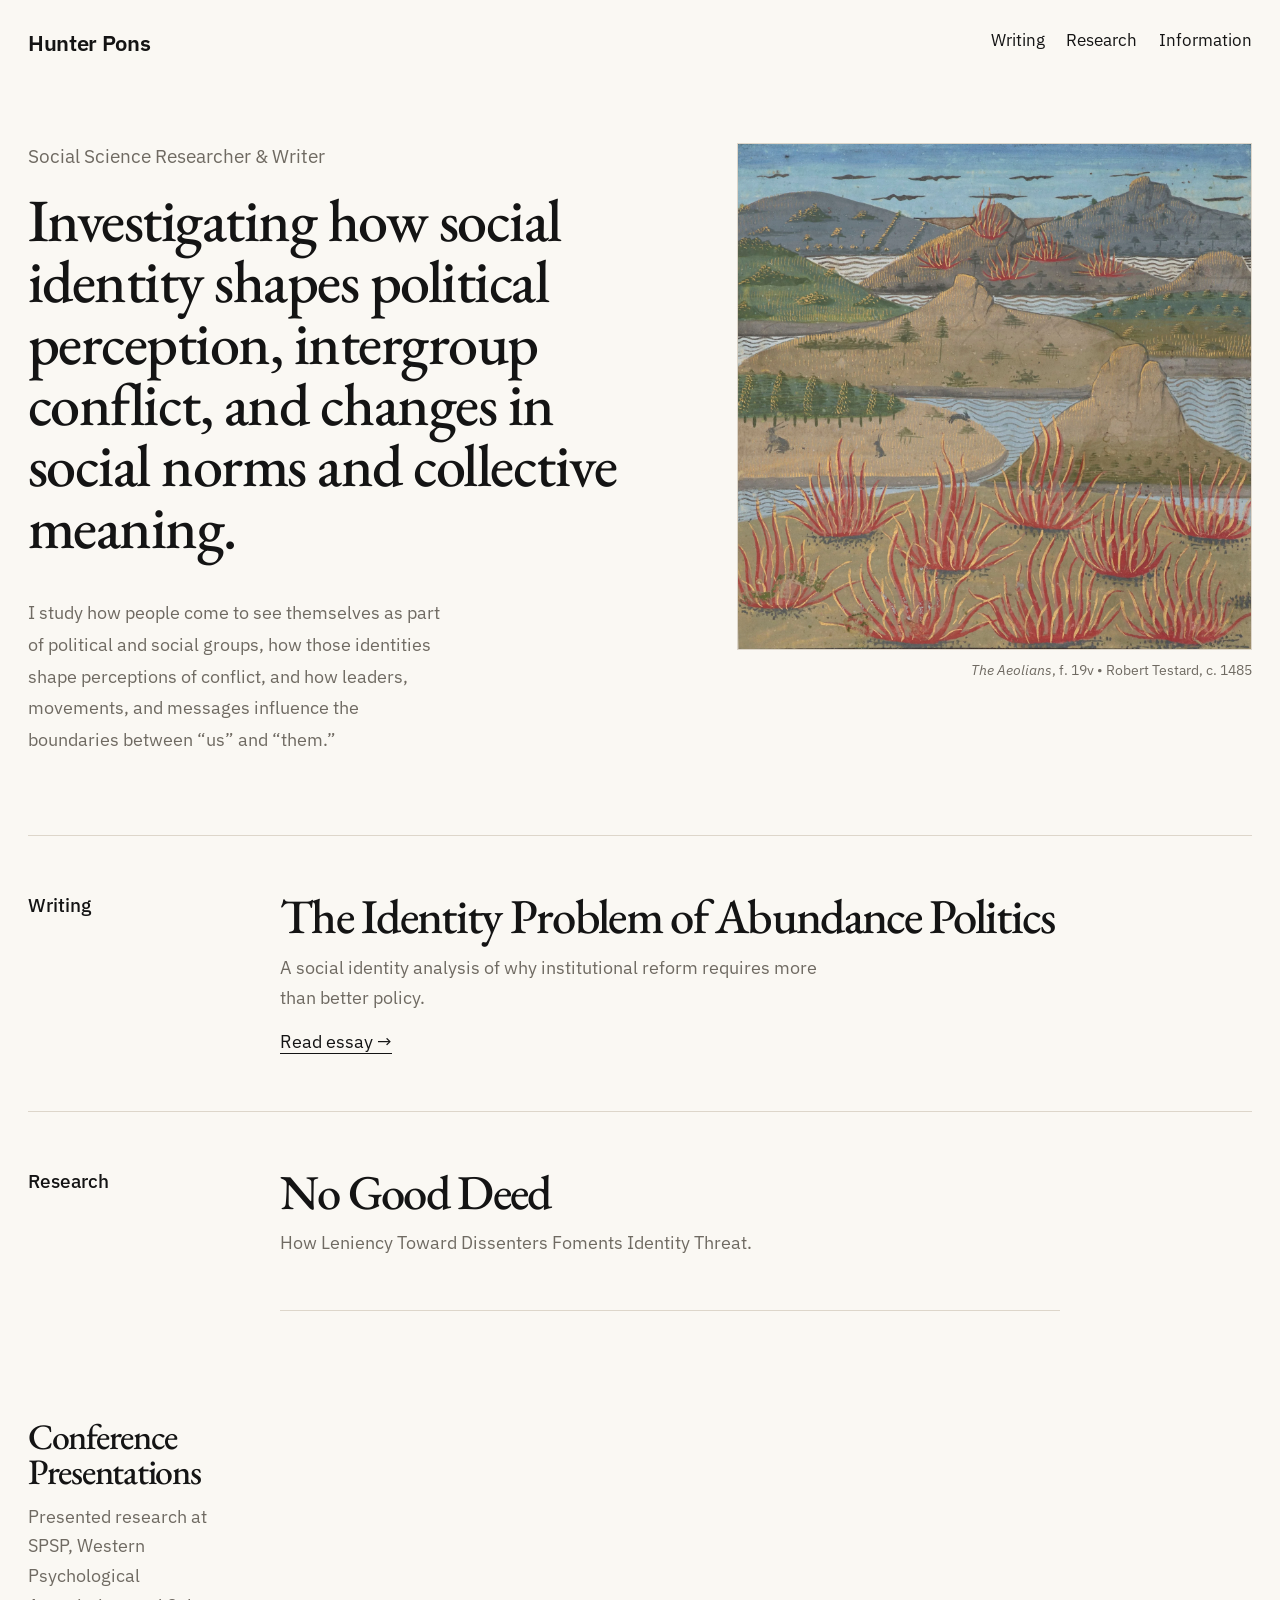
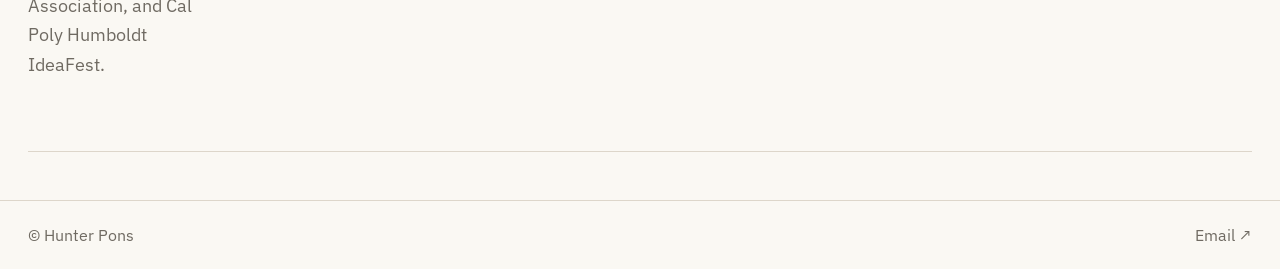
==== commit 0f89918b: "u" ====
--- a/index.html
+++ b/index.html
@@ -30,14 +30,15 @@
 </p>
 
 <h1>
-Investigating how social identity shapes perceptions of institutional and political change.
+Investigating how social identity shapes political perception, intergroup conflict, 
+and changes in social norms and collective meaning.
 </h1>
 
 <div class="hero-note">
 <p>
-I study how identification with groups shapes perceptions of leaders,
-institutions, and political movements—and how those perceptions influence
-the public reception of policy and social change.
+I study how people come to see themselves as part of political and social groups, 
+how those identities shape perceptions of conflict, and how leaders, movements, 
+and messages influence the boundaries between “us” and “them.”
 </p>
 </div>
 
--- a/style.css
+++ b/style.css
@@ -38,13 +38,14 @@
   justify-content: space-between;
   align-items: flex-start;
   gap: 2rem;
-  padding: 1.5rem 1.75rem;
-  font-size: 1.15rem;
+  padding: 1.75rem 1.75rem;
+  font-size: 1.2rem;
 }
 
 .name {
   font-weight: 600;
-  letter-spacing: -0.01em;
+  letter-spacing: -0.015em;
+  font-size: 1.35rem;
 }
 
 nav {
@@ -52,6 +53,7 @@
   gap: 1.35rem;
   flex-wrap: wrap;
   justify-content: flex-end;
+  font-size: 1.05rem;
 }
 
 main {
